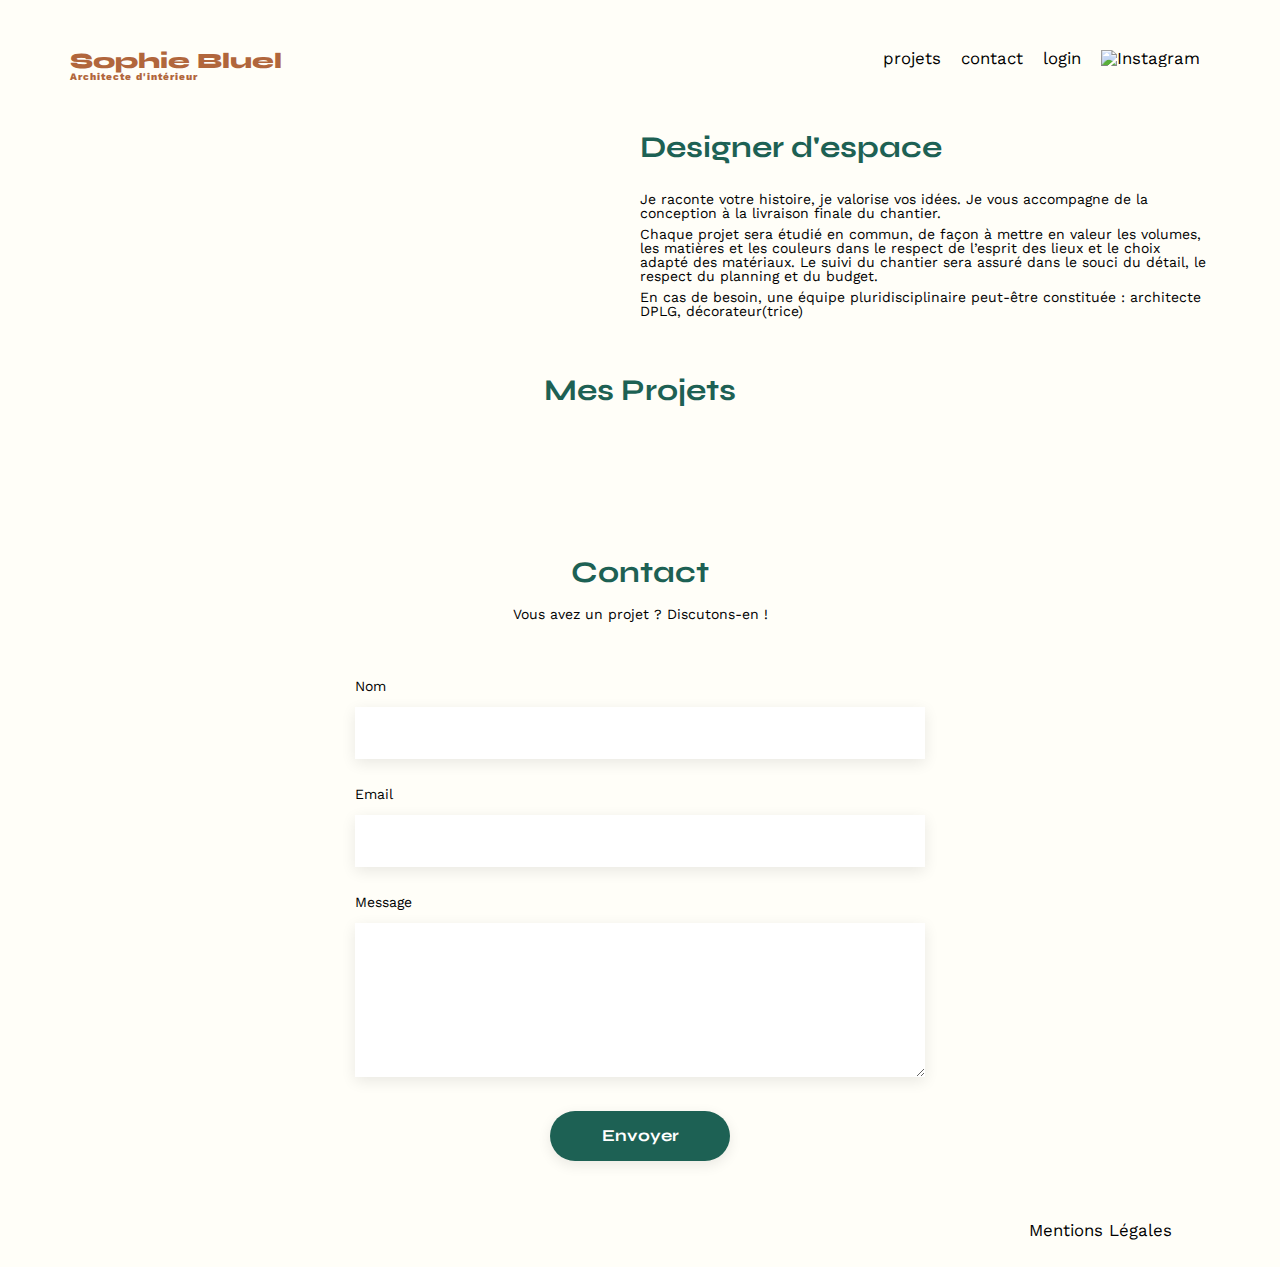
==== FrontEnd/index.html @ bcbb3cfd "add header links" ====
<!DOCTYPE html>
<html lang="fr">
<head>
	<meta charset="UTF-8">
	<title>Sophie Bluel - Architecte d'intérieur</title>
	<meta name="viewport" content="width=device-width, initial-scale=1.0">
	<link rel="preconnect" href="https://fonts.googleapis.com">
	<link rel="preconnect" href="https://fonts.gstatic.com" crossorigin>
	<link href="https://fonts.googleapis.com/css2?family=Syne:wght@700;800&family=Work+Sans&display=swap" rel="stylesheet">
	<meta name="description" content="">
	<link rel="stylesheet" href="./assets/style.css">
	<link rel="icon" href="favicon.ico" type="image/x-icon">
	<script src="./utils/variable.js"></script>
	<script type="module" src="./assets/projet.js"></script>
</head>
<body>
<header>
	<h1>Sophie Bluel <span>Architecte d'intérieur</span></h1>
	<nav>
		<ul>
			<li><a href="index.html">projets</li></a>
			<li><a href="#contact">contact</li></a>
			<li><a href="login.html">login</li></a>
			<li><img src="./assets/icons/instagram.png" alt="Instagram"></li>
		</ul>
	</nav>
</header>
<main>
	<section id="introduction">
		<figure>
			<img src="./assets/images/sophie-bluel.png" alt="">
		</figure>
		<article>
			<h2>Designer d'espace</h2>
			<p>Je raconte votre histoire, je valorise vos idées. Je vous accompagne de la conception à la livraison finale du chantier.</p>
			<p>Chaque projet sera étudié en commun, de façon à mettre en valeur les volumes, les matières et les couleurs dans le respect de l’esprit des lieux et le choix adapté des matériaux. Le suivi du chantier sera assuré dans le souci du détail, le respect du planning et du budget.</p>
			<p>En cas de besoin, une équipe pluridisciplinaire peut-être constituée : architecte DPLG, décorateur(trice)</p>
		</article>
	</section>
	<section id="portfolio">
		<h2>Mes Projets</h2>
		<div class="Btn-Filter"></div>
		<div class="gallery">
		</div>
	</section>
	<section id="contact">
		<h2>Contact</h2>
		<p>Vous avez un projet ? Discutons-en !</p>
		<form action="#" method="post">
			<label for="name">Nom</label>
			<input type="text" name="name" id="name">
			<label for="email">Email</label>
			<input type="email" name="email" id="email">
			<label for="message">Message</label>
			<textarea name="message" id="message" cols="30" rows="10"></textarea>
			<input type="submit" value="Envoyer">
		</form>
	</section>
</main>

<footer>
	<nav>
		<ul>
			<li>Mentions Légales</li>
		</ul>
	</nav>
</footer>
</body>
</html>
---- FrontEnd/assets/style.css ----
/* http://meyerweb.com/eric/tools/css/reset/
   v2.0 | 20110126
   License: none (public domain)
*/

html, body, div, span, applet, object, iframe,
h1, h2, h3, h4, h5, h6, p, blockquote, pre,
a, abbr, acronym, address, big, cite, code,
del, dfn, em, img, ins, kbd, q, s, samp,
small, strike, strong, sub, sup, tt, var,
b, u, i, center,
dl, dt, dd, ol, ul, li,
fieldset, form, label, legend,
table, caption, tbody, tfoot, thead, tr, th, td,
article, aside, canvas, details, embed,
figure, figcaption, footer, header, hgroup,
menu, nav, output, ruby, section, summary,
time, mark, audio, video {
	margin: 0;
	padding: 0;
	border: 0;
	font-size: 100%;
	font: inherit;
	vertical-align: baseline;
}
/* HTML5 display-role reset for older browsers */
article, aside, details, figcaption, figure,
footer, header, hgroup, menu, nav, section {
	display: block;
}
body {
	line-height: 1;
}
ol, ul {
	list-style: none;
}
blockquote, q {
	quotes: none;
}
blockquote:before, blockquote:after,
q:before, q:after {
	content: '';
	content: none;
}
table {
	border-collapse: collapse;
	border-spacing: 0;
}
/** end reset css**/
body {
	max-width: 1140px;
	margin:auto;
	font-family: 'Work Sans' ;
	font-size: 14px;
	background-color: #fffef8;
}
header {
	display: flex;
	justify-content: space-between;
	margin: 50px 0
}
section {
	margin: 50px 0
}

a {
	color: inherit;
    text-decoration: none;
}

h1{
	display: flex;
	flex-direction: column;
	font-family: 'Syne';
	font-size: 22px;
	font-weight: 800;
	color: #B1663C
}

h1 > span {
	font-family: 'Work Sans';
	font-size:10px;
	letter-spacing: 0.1em;
;
}

h2{
	font-family: 'Syne';
	font-weight: 700;
	font-size: 30px;
	color: #1D6154
}
nav ul {
	display: flex;
	align-items: center;
	list-style-type: none;

}
nav li {
	padding: 0 10px;
	font-size: 1.2em;
}

li:hover {
	color: #B1663C;
}
#introduction {
	display: flex;
	align-items: center;
}
#introduction figure {
	flex: 1
}
#introduction img {
	display: block;
	margin: auto;
	width: 80%;
}

#introduction article {
	flex: 1
}
#introduction h2 {
	margin-bottom: 1em;
}

#introduction p {
	margin-bottom: 0.5em;
}
#portfolio h2 {
	text-align: center;
	margin-bottom: 1em;
}
.Btn-Filter {
	display: flex;
	gap: 10px;
	justify-content: center;
	margin-bottom: 51px;
	margin-top: 51px;
}

.Btn-Filter button{
	border: #1D6154 1px solid;
	border-radius: 60px;
	color: #1D6154;
	font-size: 16px;
	font-weight: 700;
	background-color: #fffef8;
	padding: 10px;
	min-width: 100px;
	font-family: 'Syne';
}

.Btn-Filter button.clicked{
	color: white;
	background-color: #1D6154;
}
.gallery {
	width: 100%;
	display: grid;
	grid-template-columns: 1fr 1fr 1fr;
	grid-column-gap: 20px;
	grid-row-gap: 20px;
}

.gallery img {
	width: 100%;

}
#contact {
	width: 50%;
margin: auto;
}
#contact > * {
	text-align: center;

}
#contact h2{
	margin-bottom: 20px;
}
#contact form {
	text-align: left;
	margin-top:30px;
	display: flex;
	flex-direction: column;
}

#contact input {
	height: 50px;
	font-size: 1.2em;
	border: none;
	box-shadow: 0px 4px 14px rgba(0, 0, 0, 0.09);
}
#contact label {
	margin: 2em 0 1em 0;
}
#contact textarea {
	border: none;
	box-shadow: 0px 4px 14px rgba(0, 0, 0, 0.09);
}

input[type="submit"]{
	font-family: 'Syne';
	font-weight: 700;
	color: white;
	background-color: #1D6154;
	margin : 2em auto ;
	width: 180px;
	text-align: center;
	border-radius: 60px ;
}

footer nav ul {
	display: flex;
	justify-content: flex-end;
	margin: 2em
}
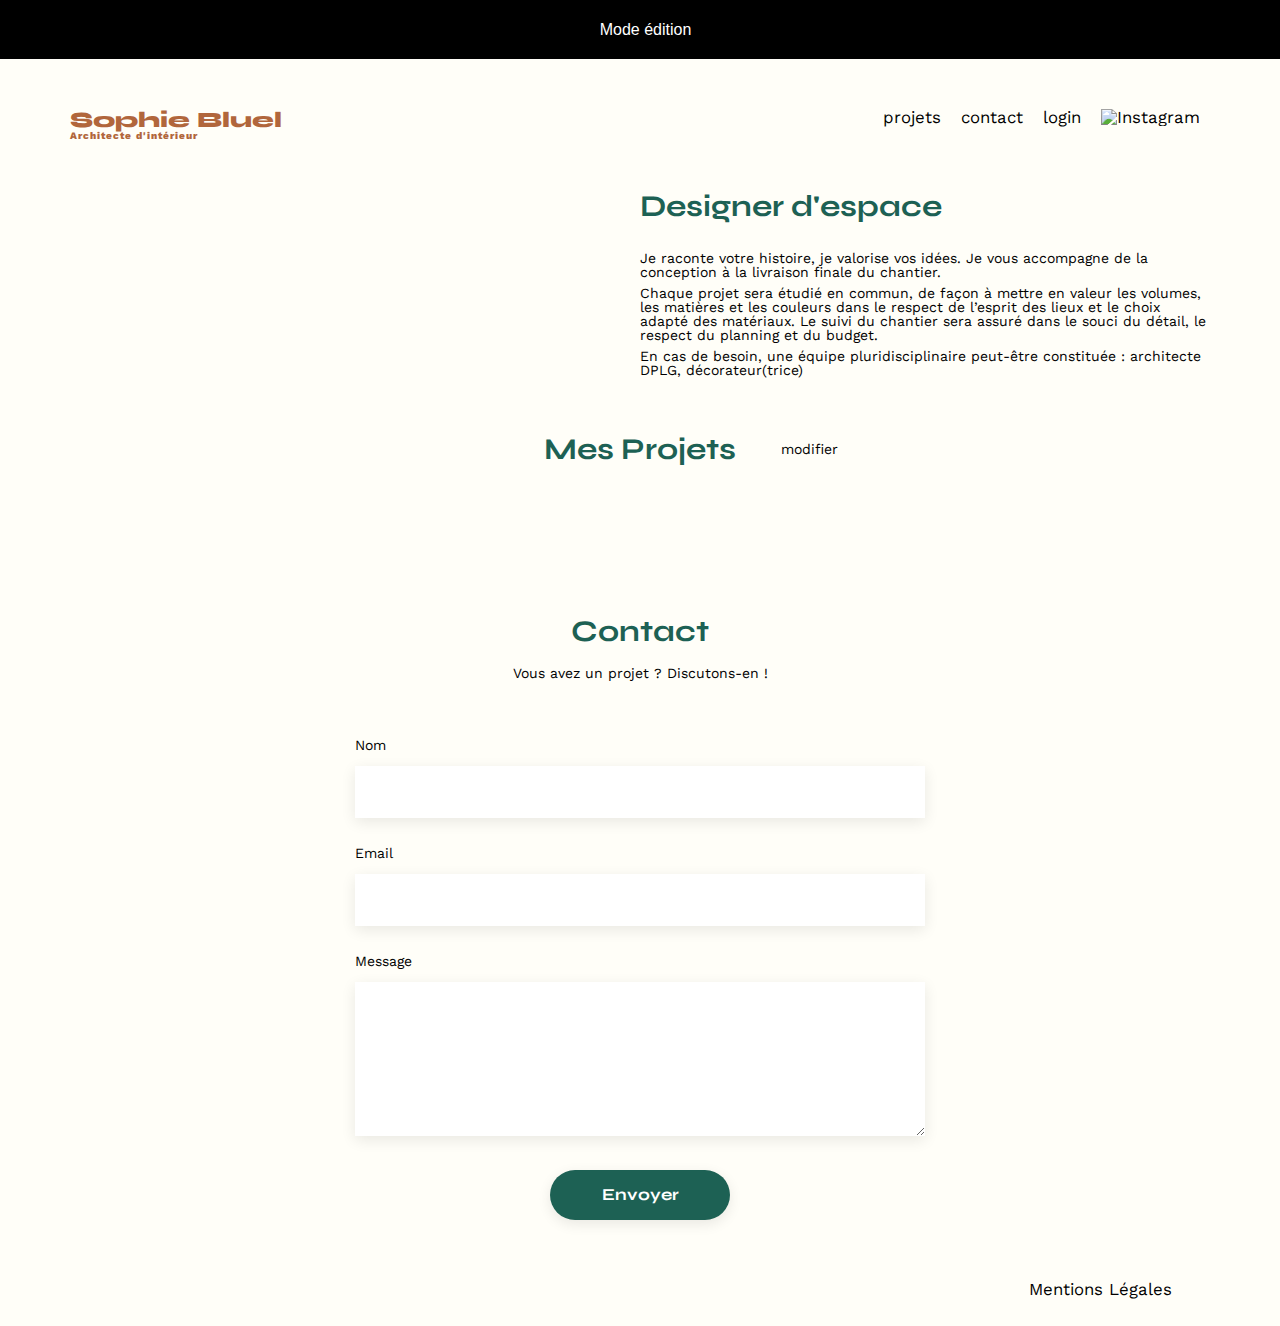
==== commit 6a368f3e: "add html css "admin-loged"" ====
--- a/FrontEnd/index.html
+++ b/FrontEnd/index.html
@@ -8,12 +8,19 @@
 	<link rel="preconnect" href="https://fonts.gstatic.com" crossorigin>
 	<link href="https://fonts.googleapis.com/css2?family=Syne:wght@700;800&family=Work+Sans&display=swap" rel="stylesheet">
 	<meta name="description" content="">
+	<script src="https://kit.fontawesome.com/e207d97dd2.js" crossorigin="anonymous"></script>
 	<link rel="stylesheet" href="./assets/style.css">
 	<link rel="icon" href="favicon.ico" type="image/x-icon">
 	<script src="./utils/variable.js"></script>
 	<script type="module" src="./assets/projet.js"></script>
 </head>
 <body>
+	<div class="edition-header" id="editionBanner">
+		<button id="editionOpenButton" class="edition-header_content">
+			<i class="far fa-pen-to-square"></i>
+			<p>Mode édition</p>
+		</button>
+	</div>
 <header>
 	<h1>Sophie Bluel <span>Architecte d'intérieur</span></h1>
 	<nav>
@@ -38,7 +45,14 @@
 		</article>
 	</section>
 	<section id="portfolio">
-		<h2>Mes Projets</h2>
+		<div class="title-MesProjets">
+			<h2>Mes Projets</h2>
+			<button id="projectModificationButton">
+				<i class="fa-regular fa-pen-to-square"></i>
+				<span>modifier</span>
+			</button>
+			</div>
+		</div>
 		<div class="Btn-Filter"></div>
 		<div class="gallery">
 		</div>
@@ -56,6 +70,7 @@
 			<input type="submit" value="Envoyer">
 		</form>
 	</section>
+	<aside id="modalProjectModification"></aside>
 </main>
 
 <footer>
--- a/FrontEnd/assets/style.css
+++ b/FrontEnd/assets/style.css
@@ -48,16 +48,40 @@
 }
 /** end reset css**/
 body {
-	max-width: 1140px;
 	margin:auto;
 	font-family: 'Work Sans' ;
 	font-size: 14px;
 	background-color: #fffef8;
 }
-header {
+body header,
+body main,
+body footer{
+	max-width: 1140px;
+	margin: auto;
+}
+.edition-header {
+	background-color: #000;
+	height: 59px;
+	width: 100%;
+	display: flex;
+	align-items: center;
+	justify-content: center;
+}
+.edition-header_content {
+	background-color: transparent;
+	border: none;
+	cursor: pointer;
+	color: white;
+	display: flex;
+	gap: 11px;
+	font-size: 16px;
+}
+
+body header {
 	display: flex;
 	justify-content: space-between;
-	margin: 50px 0
+	margin-top: 50px;
+	margin-bottom: 50px;
 }
 section {
 	margin: 50px 0
@@ -127,10 +151,41 @@
 #introduction p {
 	margin-bottom: 0.5em;
 }
+
+.title-MesProjets {
+	position: relative;
+	width: fit-content;
+	margin: auto;
+}
+
 #portfolio h2 {
 	text-align: center;
 	margin-bottom: 1em;
 }
+
+#projectModificationButton {
+	display: flex;
+	align-items: center;
+	width: fit-content;
+	background-color: transparent;
+	border: none;
+	cursor: pointer;
+	color: #000;
+	gap: 8px;
+	font-weight: 400;
+	font-family: "Work Sans", sans-serif;
+	font-size: 14px;
+	position: absolute;
+	left: calc(100% + 31px);
+	top: 50%;
+	transform: translateY(-50%);
+  }
+
+.edition-admin {
+	display: flex;
+	gap: 10px;
+}
+
 .Btn-Filter {
 	display: flex;
 	gap: 10px;
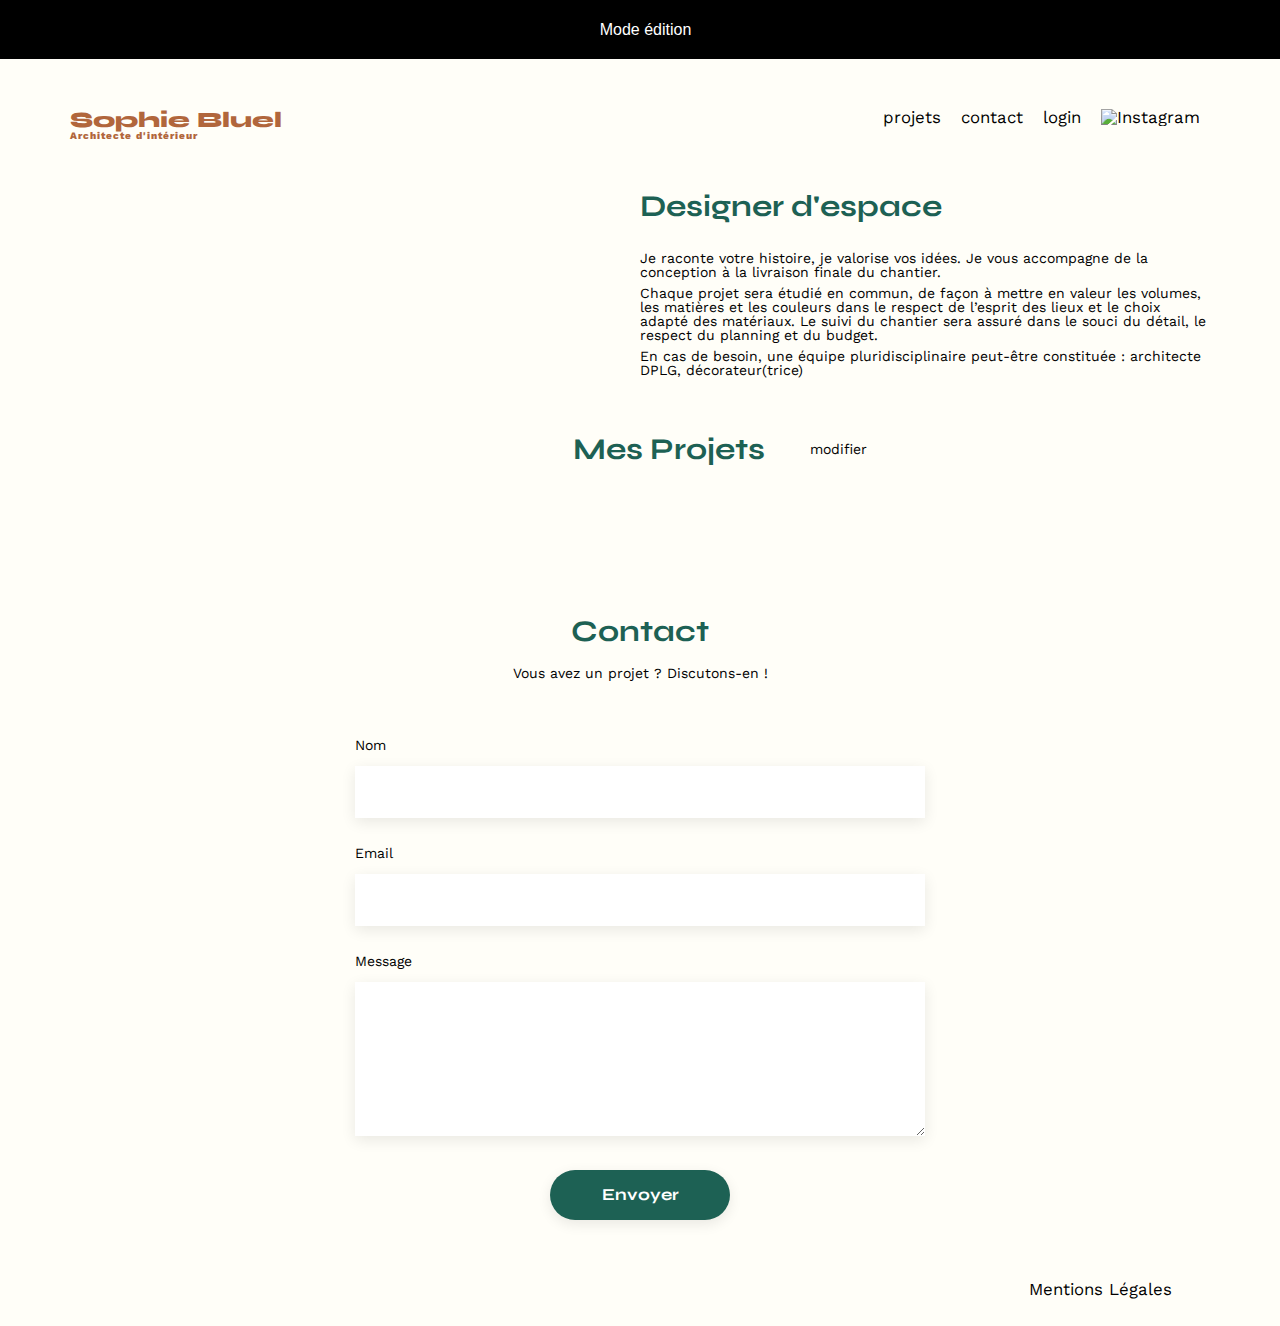
==== commit 66d06664: "create Modals and function deleteWorks" ====
--- a/FrontEnd/index.html
+++ b/FrontEnd/index.html
@@ -11,7 +11,6 @@
 	<script src="https://kit.fontawesome.com/e207d97dd2.js" crossorigin="anonymous"></script>
 	<link rel="stylesheet" href="./assets/style.css">
 	<link rel="icon" href="favicon.ico" type="image/x-icon">
-	<script src="./utils/variable.js"></script>
 	<script type="module" src="./assets/projet.js"></script>
 </head>
 <body>
@@ -70,7 +69,17 @@
 			<input type="submit" value="Envoyer">
 		</form>
 	</section>
-	<aside id="modalProjectModification"></aside>
+	<aside id="modalProjectModification">
+		<div class="modal-content">
+			<span class="close-modal">&times;</span>
+			<h3>Galerie photo</h3>
+			<div class="modal-gallery">
+
+			</div>
+			<div class="line"></div>
+			<button class="button-addWorks">Ajouter une photo</button>
+		</div>
+	</aside>
 </main>
 
 <footer>
--- a/FrontEnd/assets/style.css
+++ b/FrontEnd/assets/style.css
@@ -158,6 +158,10 @@
 	margin: auto;
 }
 
+#portfolio {
+	padding-left: 58px;
+}
+
 #portfolio h2 {
 	text-align: center;
 	margin-bottom: 1em;
@@ -235,7 +239,7 @@
 }
 #contact form {
 	text-align: left;
-	margin-top:30px;
+	margin-top: 30px;
 	display: flex;
 	flex-direction: column;
 }
@@ -269,4 +273,109 @@
 	display: flex;
 	justify-content: flex-end;
 	margin: 2em
+}
+
+#modalProjectModification {
+	display: none; 
+	position: fixed; 
+	z-index: 1; 
+	left: 0;
+	top: 0;
+	width: 100%;
+	height: 100%;
+	background-color: rgba(0, 0, 0, 0.3);
+}
+
+.modal-content {
+	background-color: #fff;
+	margin: 15% auto; 
+	padding: 0 105px;
+	max-width: 548px; 
+	height: 772px; 
+	position: relative;
+	border-radius: 10px;
+    display: flex;
+    flex-direction: column;
+    align-items: center;
+}
+
+.close-modal {
+    position: absolute;
+    top: 32px;
+    right: 36px;
+    font-size: 24px;
+    display: flex;
+    justify-content: center;
+    cursor: pointer;
+}
+
+.modal-content h3 {
+	font-family: 'Work Sans';
+	font-weight: 400;
+	font-size: 26px;
+	margin-top: 60px;
+}
+
+.modal-gallery {
+	display: grid;
+	grid-template-columns: repeat(5, 78px);
+	justify-content: center;
+	margin-top: 48px;
+	gap: 6px;
+    row-gap: 25px;
+}
+
+.image-container {
+	position: relative;
+	min-width: 40px;
+	min-height: 66px;
+	width: 100%;
+	max-width: 78px;
+	max-height: 104px;
+	overflow: hidden;
+}
+
+.image-container img{
+	width: 100%;
+    height: 100%;
+    object-fit: cover;
+}
+
+.btn-delete {
+	position: absolute;
+	top: 6px;
+	right: 6px;
+	width: 17px;
+	height: 17px;
+	display: flex;
+	justify-content: center;
+	align-items: center;
+	background-color: #000;
+	border: none;
+	cursor: pointer;
+}
+
+.trash-icon {
+	color: #fff;
+	font-size: 9px;
+}
+
+.line {
+	border: solid 1px #b3b3b3;
+	width: 420px;
+	position: absolute;
+	bottom: 119px;
+}
+
+.button-addWorks {
+	border-radius: 60px;
+	background-color: #1D6154;
+	color: #fff;
+	font-size: 14px;
+	font-family: 'Syne';
+	font-weight: 700;
+	padding: 10px 49px;
+	border: transparent;
+	position: absolute;
+	bottom: 45px;
 }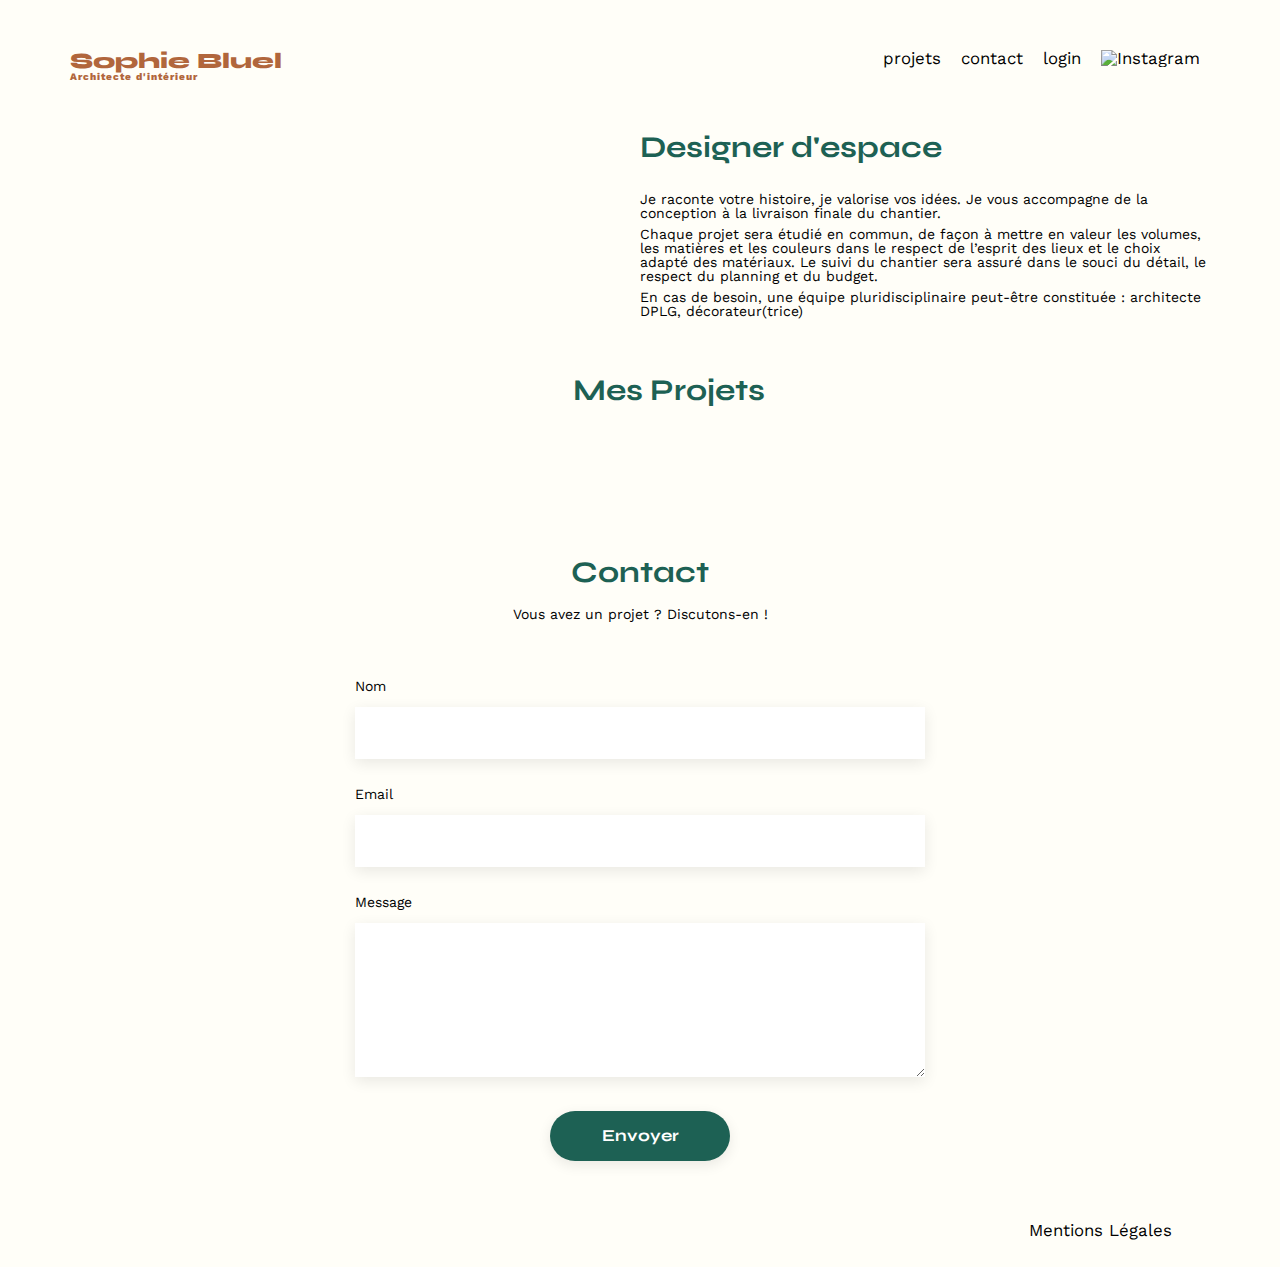
==== commit aab03f12: "in process function addWorks" ====
--- a/FrontEnd/index.html
+++ b/FrontEnd/index.html
@@ -26,7 +26,7 @@
 		<ul>
 			<li><a href="index.html">projets</li></a>
 			<li><a href="#contact">contact</li></a>
-			<li><a href="login.html">login</li></a>
+			<li><a href="#" class="loginLink">login</li></a>
 			<li><img src="./assets/icons/instagram.png" alt="Instagram"></li>
 		</ul>
 	</nav>
@@ -52,7 +52,7 @@
 			</button>
 			</div>
 		</div>
-		<div class="Btn-Filter"></div>
+		<div class="Btn-Filter" id="btnFilter"></div>
 		<div class="gallery">
 		</div>
 	</section>
@@ -80,6 +80,34 @@
 			<button class="button-addWorks">Ajouter une photo</button>
 		</div>
 	</aside>
+	<aside id="modalAddProject">
+		<div class="modal-content">
+			<i class="fas fa-arrow-left back-icon"></i>
+			<span class="close-modal">&times;</span>
+			<h3>Ajout photo</h3>
+			<form id="addProject">
+				<div class="image-form-group">
+					<i class="fa-regular fa-image"></i>
+					<button>
+						<label for="image">+ Ajouter photo</label>
+						<input type="file" id="image" name="image" accept="image/*" required>
+					</button>
+					<p>jpg, png : 4mo max</p>
+				</div>
+				<div class="form-group">
+					<label for="title">Titre</label>
+					<input type="text" id="title" name="title" required>
+				</div>
+				<div class="form-group">
+					<label for="category">Catégorie</label>
+					<select name="category" id="category"required></select>
+				</div>
+				<button type="submit" class="btn-valid" disabled>Valider</button>
+			</form>
+			<div class="line"></div>
+		</div>
+		
+	</aside>
 </main>
 
 <footer>
--- a/FrontEnd/assets/style.css
+++ b/FrontEnd/assets/style.css
@@ -63,7 +63,7 @@
 	background-color: #000;
 	height: 59px;
 	width: 100%;
-	display: flex;
+	display: none;
 	align-items: center;
 	justify-content: center;
 }
@@ -168,7 +168,7 @@
 }
 
 #projectModificationButton {
-	display: flex;
+	display: none;
 	align-items: center;
 	width: fit-content;
 	background-color: transparent;
@@ -275,7 +275,8 @@
 	margin: 2em
 }
 
-#modalProjectModification {
+#modalProjectModification,
+#modalAddProject {
 	display: none; 
 	position: fixed; 
 	z-index: 1; 
@@ -290,8 +291,8 @@
 	background-color: #fff;
 	margin: 15% auto; 
 	padding: 0 105px;
-	max-width: 548px; 
-	height: 772px; 
+	max-width: 420px; 
+	height: 688px; 
 	position: relative;
 	border-radius: 10px;
     display: flex;
@@ -301,9 +302,9 @@
 
 .close-modal {
     position: absolute;
-    top: 32px;
-    right: 36px;
-    font-size: 24px;
+    top: 24px;
+    right: 30px;
+    font-size: 30px;
     display: flex;
     justify-content: center;
     cursor: pointer;
@@ -378,4 +379,109 @@
 	border: transparent;
 	position: absolute;
 	bottom: 45px;
+}
+
+.back-icon {
+	position: absolute;
+    top: 26px;
+    left: 30px;
+    font-size: 24px;
+    display: flex;
+    justify-content: center;
+    cursor: pointer;
+}
+
+#addProject {
+	width: 100%;
+	margin-top: 36px;
+}
+
+.form-group {
+	display: flex;
+	flex-direction: column;
+	gap: 10px;
+	font-size: 14px;
+	font-weight: 500;
+	color: #3d3d3d;
+	margin-top: 21px;
+}
+
+.image-form-group {
+	display: flex;
+	flex-direction: column;
+	background-color: #E8F1F6;
+	height: 169px;
+	text-align: center;
+	margin-bottom: 30px;
+}
+
+.image-form-group i{
+	font-size: 66px;
+	color: #B9C5CC;
+	margin-top: 22.5px;
+}
+
+.image-form-group button{
+	border-radius: 60px;
+	padding: 10px 33px;
+	background-color: #CBD6DC;
+	margin: auto;
+	cursor: pointer;
+	border: none;
+	max-width: 173px;
+	max-height: 36px;
+	margin-top: 12px;
+	margin-bottom: 8px;
+}
+
+.image-form-group label{
+	z-index: 1;
+	color: #306685;
+	cursor: pointer;
+}
+
+.image-form-group input{
+	z-index: 0;
+	opacity: 0;
+}
+
+.image-form-group p{
+	font-size: 10px;
+	font-weight: 400;
+	color: #444444;
+}
+
+.form-group input[type="text"],
+.form-group select{
+	height: 51px;
+	box-shadow: 0px 4px 14px 0px rgba(0, 0, 0, 0.09);
+	border: none;
+	outline: none;
+	background: #fff;
+	font-size: 14px;
+	padding-left: 16px;
+	color: #444444;
+	font-weight: 400;
+}
+
+.btn-valid {
+	border-radius: 60px;
+	width: 237px;
+	padding: 10px 49px;
+	color: #fff;
+	font-size: 14px;
+	font-family: 'Syne';
+	font-weight: 700;
+	border: transparent;
+	position: absolute;
+	bottom: 55px;
+	left: 195px;
+}
+
+.btn-valid:disabled {
+	background-color: #A7A7A7;
+}
+
+.btn-valid .enabled {
+	background-color: #1D6154 !important;
 }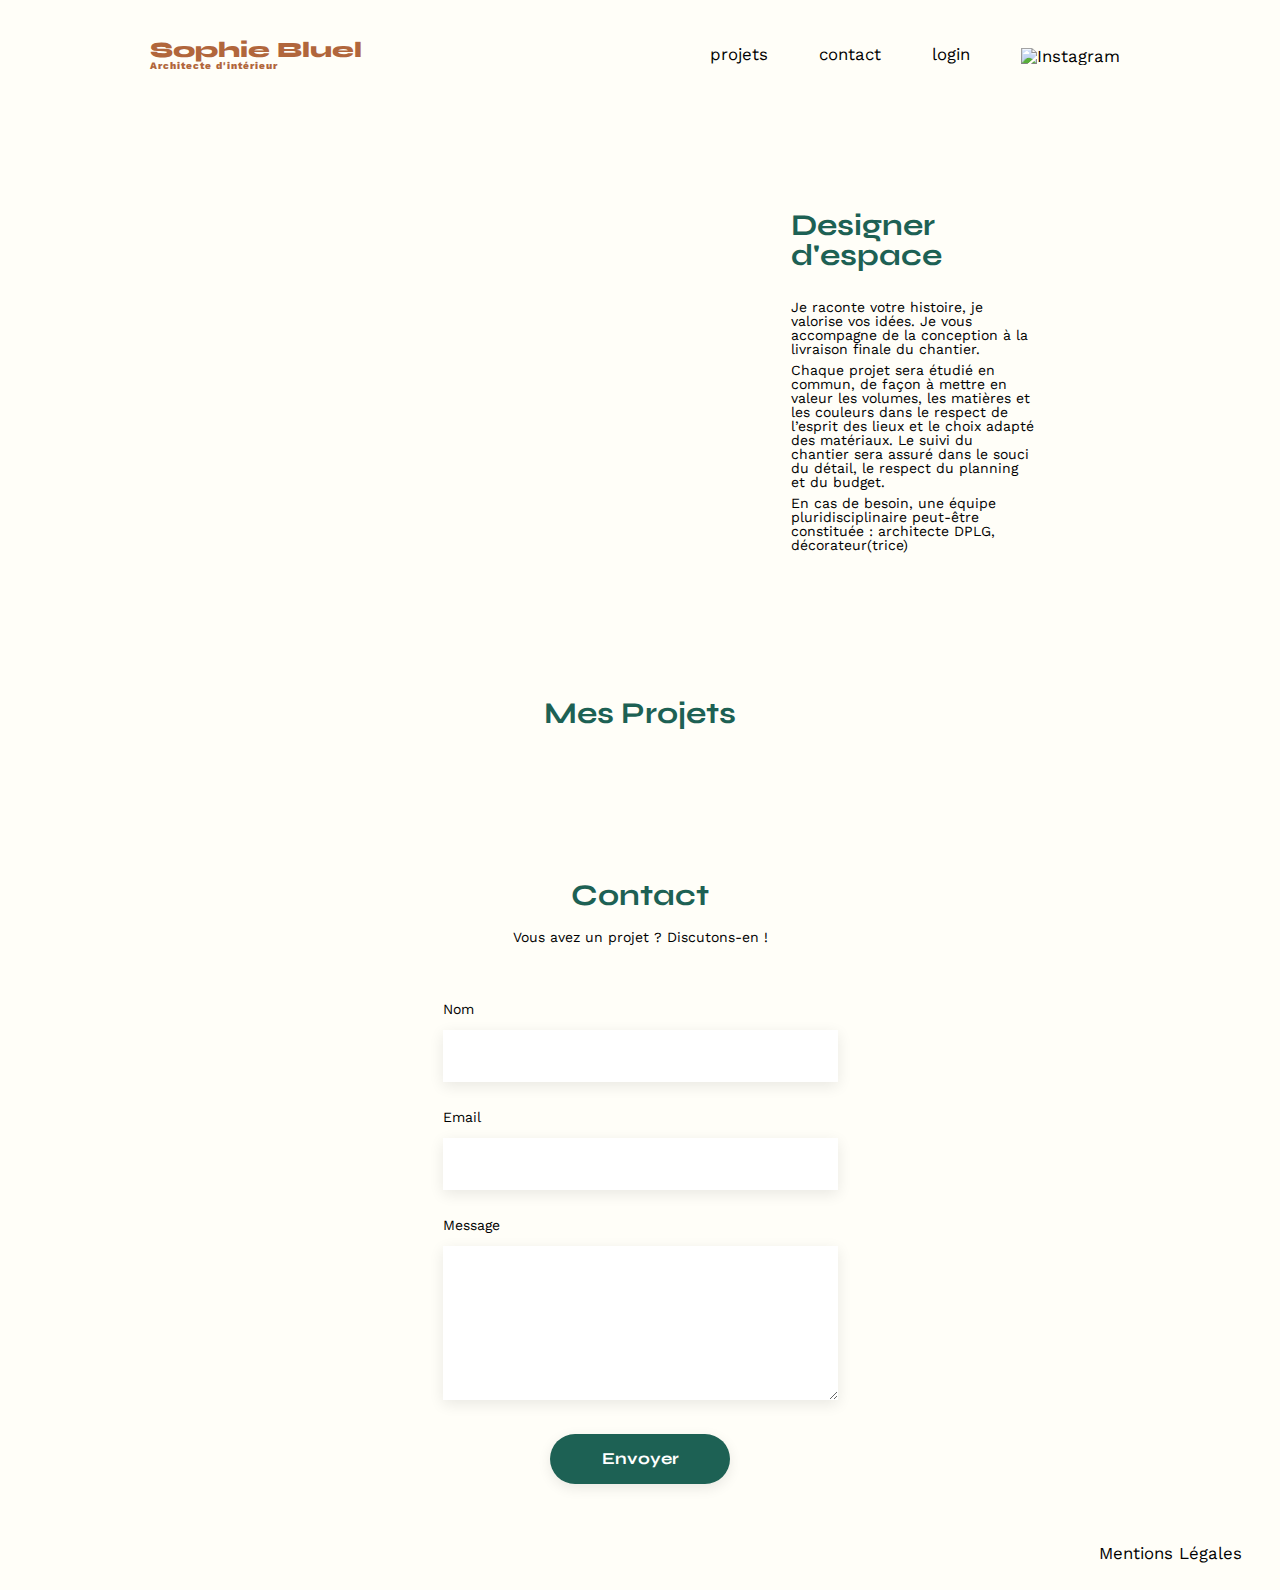
==== commit 78da3732: "clear code anc adjust css" ====
--- a/FrontEnd/index.html
+++ b/FrontEnd/index.html
@@ -1,121 +1,144 @@
 <!DOCTYPE html>
 <html lang="fr">
-<head>
-	<meta charset="UTF-8">
-	<title>Sophie Bluel - Architecte d'intérieur</title>
-	<meta name="viewport" content="width=device-width, initial-scale=1.0">
-	<link rel="preconnect" href="https://fonts.googleapis.com">
-	<link rel="preconnect" href="https://fonts.gstatic.com" crossorigin>
-	<link href="https://fonts.googleapis.com/css2?family=Syne:wght@700;800&family=Work+Sans&display=swap" rel="stylesheet">
-	<meta name="description" content="">
-	<script src="https://kit.fontawesome.com/e207d97dd2.js" crossorigin="anonymous"></script>
-	<link rel="stylesheet" href="./assets/style.css">
-	<link rel="icon" href="favicon.ico" type="image/x-icon">
-	<script type="module" src="./assets/projet.js"></script>
-</head>
-<body>
-	<div class="edition-header" id="editionBanner">
-		<button id="editionOpenButton" class="edition-header_content">
-			<i class="far fa-pen-to-square"></i>
-			<p>Mode édition</p>
-		</button>
-	</div>
-<header>
-	<h1>Sophie Bluel <span>Architecte d'intérieur</span></h1>
-	<nav>
-		<ul>
-			<li><a href="index.html">projets</li></a>
-			<li><a href="#contact">contact</li></a>
-			<li><a href="#" class="loginLink">login</li></a>
-			<li><img src="./assets/icons/instagram.png" alt="Instagram"></li>
-		</ul>
-	</nav>
-</header>
-<main>
-	<section id="introduction">
-		<figure>
-			<img src="./assets/images/sophie-bluel.png" alt="">
-		</figure>
-		<article>
-			<h2>Designer d'espace</h2>
-			<p>Je raconte votre histoire, je valorise vos idées. Je vous accompagne de la conception à la livraison finale du chantier.</p>
-			<p>Chaque projet sera étudié en commun, de façon à mettre en valeur les volumes, les matières et les couleurs dans le respect de l’esprit des lieux et le choix adapté des matériaux. Le suivi du chantier sera assuré dans le souci du détail, le respect du planning et du budget.</p>
-			<p>En cas de besoin, une équipe pluridisciplinaire peut-être constituée : architecte DPLG, décorateur(trice)</p>
-		</article>
-	</section>
-	<section id="portfolio">
-		<div class="title-MesProjets">
-			<h2>Mes Projets</h2>
-			<button id="projectModificationButton">
-				<i class="fa-regular fa-pen-to-square"></i>
-				<span>modifier</span>
-			</button>
-			</div>
-		</div>
-		<div class="Btn-Filter" id="btnFilter"></div>
-		<div class="gallery">
-		</div>
-	</section>
-	<section id="contact">
-		<h2>Contact</h2>
-		<p>Vous avez un projet ? Discutons-en !</p>
-		<form action="#" method="post">
-			<label for="name">Nom</label>
-			<input type="text" name="name" id="name">
-			<label for="email">Email</label>
-			<input type="email" name="email" id="email">
-			<label for="message">Message</label>
-			<textarea name="message" id="message" cols="30" rows="10"></textarea>
-			<input type="submit" value="Envoyer">
-		</form>
-	</section>
-	<aside id="modalProjectModification">
-		<div class="modal-content">
-			<span class="close-modal">&times;</span>
-			<h3>Galerie photo</h3>
-			<div class="modal-gallery">
+  <head>
+    <meta charset="UTF-8" />
+    <title>Sophie Bluel - Architecte d'intérieur</title>
+    <meta name="viewport" content="width=device-width, initial-scale=1.0" />
+    <link rel="preconnect" href="https://fonts.googleapis.com" />
+    <link rel="preconnect" href="https://fonts.gstatic.com" crossorigin />
+    <link
+      href="https://fonts.googleapis.com/css2?family=Syne:wght@700;800&family=Work+Sans&display=swap"
+      rel="stylesheet"
+    />
+    <meta name="description" content="" />
+    <script
+      src="https://kit.fontawesome.com/e207d97dd2.js"
+      crossorigin="anonymous"
+    ></script>
+    <link rel="stylesheet" href="./assets/style.css" />
+    <link rel="icon" href="favicon.ico" type="image/x-icon" />
+    <script type="module" src="./assets/projet.js"></script>
+  </head>
+  <body>
+    <div class="edition-header" id="editionBanner">
+      <button id="editionOpenButton" class="edition-header_content">
+        <i class="far fa-pen-to-square"></i>
+        <span>Mode édition</span>
+      </button>
+    </div>
+    <header>
+      <h1>Sophie Bluel <span>Architecte d'intérieur</span></h1>
+      <nav>
+        <ul>
+          <li><a href="index.html">projets</a></li>
+          <li><a href="#contact">contact</a></li>
+          <li><a href="#" class="loginLink">login</a></li>
+          <li>
+            <img src="./assets/icons/instagram.png" alt="Instagram" />
+          </li>
+        </ul>
+      </nav>
+    </header>
+    <main>
+      <section id="introduction">
+        <figure>
+          <img src="./assets/images/sophie-bluel.png" alt="" />
+        </figure>
+        <article>
+          <h2>Designer d'espace</h2>
+          <p>
+            Je raconte votre histoire, je valorise vos idées. Je vous accompagne
+            de la conception à la livraison finale du chantier.
+          </p>
+          <p>
+            Chaque projet sera étudié en commun, de façon à mettre en valeur les
+            volumes, les matières et les couleurs dans le respect de l’esprit
+            des lieux et le choix adapté des matériaux. Le suivi du chantier
+            sera assuré dans le souci du détail, le respect du planning et du
+            budget.
+          </p>
+          <p>
+            En cas de besoin, une équipe pluridisciplinaire peut-être constituée
+            : architecte DPLG, décorateur(trice)
+          </p>
+        </article>
+      </section>
+      <section id="portfolio">
+        <div class="title-MesProjets">
+          <h2>Mes Projets</h2>
+          <button id="projectModificationButton">
+            <i class="fa-regular fa-pen-to-square"></i>
+            <span>modifier</span>
+          </button>
+        </div>
+        <div class="Btn-Filter" id="btnFilter"></div>
+        <div class="gallery"></div>
+      </section>
+      <section id="contact">
+        <h2>Contact</h2>
+        <p>Vous avez un projet ? Discutons-en !</p>
+        <form action="#" method="post">
+          <label for="name">Nom</label>
+          <input type="text" name="name" id="name" />
+          <label for="email">Email</label>
+          <input type="email" name="email" id="email" />
+          <label for="message">Message</label>
+          <textarea name="message" id="message" cols="30" rows="10"></textarea>
+          <input type="submit" value="Envoyer" />
+        </form>
+      </section>
+      <aside id="modalProjectModification">
+        <div class="modal-content">
+          <span class="close-modal">&times;</span>
+          <h3>Galerie photo</h3>
+          <div class="modal-gallery"></div>
+          <div class="line"></div>
+          <button class="button-addWorks">Ajouter une photo</button>
+        </div>
+      </aside>
+      <aside id="modalAddProject">
+        <div class="modal-content">
+          <i class="fas fa-arrow-left back-icon"></i>
+          <span class="close-modal2">&times;</span>
+          <h3>Ajout photo</h3>
+          <form id="addProject" enctype="multipart/form-data">
+            <div class="image-form-group">
+              <div class="image-afficher">
+                <i class="fa-regular fa-image"></i>
+              </div>
+              <div class="upload-file-trigger">
+                <label for="image">+ Ajouter photo </label>
+                <input
+                  type="file"
+                  id="image"
+                  name="image"
+                  accept="image/png, image/jpeg"
+                  required
+                />
+              </div>
+              <p>jpg, png : 4mo max</p>
+            </div>
+            <div class="form-group">
+              <label for="title">Titre</label>
+              <input type="text" id="title" name="title" required />
+            </div>
+            <div class="form-group">
+              <label for="category">Catégorie</label>
+              <select name="category" id="category"></select>
+            </div>
+            <button type="submit" class="btn-valid" disabled>Valider</button>
+          </form>
+          <div class="line"></div>
+        </div>
+      </aside>
+    </main>
 
-			</div>
-			<div class="line"></div>
-			<button class="button-addWorks">Ajouter une photo</button>
-		</div>
-	</aside>
-	<aside id="modalAddProject">
-		<div class="modal-content">
-			<i class="fas fa-arrow-left back-icon"></i>
-			<span class="close-modal">&times;</span>
-			<h3>Ajout photo</h3>
-			<form id="addProject">
-				<div class="image-form-group">
-					<i class="fa-regular fa-image"></i>
-					<button>
-						<label for="image">+ Ajouter photo</label>
-						<input type="file" id="image" name="image" accept="image/*" required>
-					</button>
-					<p>jpg, png : 4mo max</p>
-				</div>
-				<div class="form-group">
-					<label for="title">Titre</label>
-					<input type="text" id="title" name="title" required>
-				</div>
-				<div class="form-group">
-					<label for="category">Catégorie</label>
-					<select name="category" id="category"required></select>
-				</div>
-				<button type="submit" class="btn-valid" disabled>Valider</button>
-			</form>
-			<div class="line"></div>
-		</div>
-		
-	</aside>
-</main>
-
-<footer>
-	<nav>
-		<ul>
-			<li>Mentions Légales</li>
-		</ul>
-	</nav>
-</footer>
-</body>
+    <footer>
+      <nav>
+        <ul>
+          <li>Mentions Légales</li>
+        </ul>
+      </nav>
+    </footer>
+  </body>
 </html>
--- a/FrontEnd/assets/style.css
+++ b/FrontEnd/assets/style.css
@@ -1,487 +1,582 @@
+* {
+  scroll-behavior: smooth;
+}
+
 /* http://meyerweb.com/eric/tools/css/reset/
    v2.0 | 20110126
    License: none (public domain)
 */
 
-html, body, div, span, applet, object, iframe,
-h1, h2, h3, h4, h5, h6, p, blockquote, pre,
-a, abbr, acronym, address, big, cite, code,
-del, dfn, em, img, ins, kbd, q, s, samp,
-small, strike, strong, sub, sup, tt, var,
-b, u, i, center,
-dl, dt, dd, ol, ul, li,
-fieldset, form, label, legend,
-table, caption, tbody, tfoot, thead, tr, th, td,
-article, aside, canvas, details, embed,
-figure, figcaption, footer, header, hgroup,
-menu, nav, output, ruby, section, summary,
-time, mark, audio, video {
-	margin: 0;
-	padding: 0;
-	border: 0;
-	font-size: 100%;
-	font: inherit;
-	vertical-align: baseline;
+html,
+body,
+div,
+span,
+applet,
+object,
+iframe,
+h1,
+h2,
+h3,
+h4,
+h5,
+h6,
+p,
+blockquote,
+pre,
+a,
+abbr,
+acronym,
+address,
+big,
+cite,
+code,
+del,
+dfn,
+em,
+img,
+ins,
+kbd,
+q,
+s,
+samp,
+small,
+strike,
+strong,
+sub,
+sup,
+tt,
+var,
+b,
+u,
+i,
+center,
+dl,
+dt,
+dd,
+ol,
+ul,
+li,
+fieldset,
+form,
+label,
+legend,
+table,
+caption,
+tbody,
+tfoot,
+thead,
+tr,
+th,
+td,
+article,
+aside,
+canvas,
+details,
+embed,
+figure,
+figcaption,
+footer,
+header,
+hgroup,
+menu,
+nav,
+output,
+ruby,
+section,
+summary,
+time,
+mark,
+audio,
+video {
+  margin: 0;
+  padding: 0;
+  border: 0;
+  font-size: 100%;
+  font: inherit;
+  vertical-align: baseline;
 }
 /* HTML5 display-role reset for older browsers */
-article, aside, details, figcaption, figure,
-footer, header, hgroup, menu, nav, section {
-	display: block;
+article,
+aside,
+details,
+figcaption,
+figure,
+footer,
+header,
+hgroup,
+menu,
+nav,
+section {
+  display: block;
 }
 body {
-	line-height: 1;
-}
-ol, ul {
-	list-style: none;
-}
-blockquote, q {
-	quotes: none;
-}
-blockquote:before, blockquote:after,
-q:before, q:after {
-	content: '';
-	content: none;
+  line-height: 1;
+}
+ol,
+ul {
+  list-style: none;
+}
+blockquote,
+q {
+  quotes: none;
+}
+blockquote:before,
+blockquote:after,
+q:before,
+q:after {
+  content: "";
+  content: none;
 }
 table {
-	border-collapse: collapse;
-	border-spacing: 0;
+  border-collapse: collapse;
+  border-spacing: 0;
 }
 /** end reset css**/
 body {
-	margin:auto;
-	font-family: 'Work Sans' ;
-	font-size: 14px;
-	background-color: #fffef8;
+  margin: auto;
+  font-family: "Work Sans";
+  font-size: 14px;
+  background-color: #fffef8;
 }
 body header,
 body main,
-body footer{
-	max-width: 1140px;
-	margin: auto;
+body footer {
+  max-width: 1440px;
+  margin: auto;
+}
+body main {
+  padding: 0 245px;
 }
 .edition-header {
-	background-color: #000;
-	height: 59px;
-	width: 100%;
-	display: none;
-	align-items: center;
-	justify-content: center;
+  background-color: #000;
+  height: 59px;
+  width: 100%;
+  display: none;
+  align-items: center;
+  justify-content: center;
 }
 .edition-header_content {
-	background-color: transparent;
-	border: none;
-	cursor: pointer;
-	color: white;
-	display: flex;
-	gap: 11px;
-	font-size: 16px;
+  background-color: transparent;
+  border: none;
+  cursor: pointer;
+  color: white;
+  display: flex;
+  gap: 11px;
+  font-size: 16px;
 }
 
 body header {
-	display: flex;
-	justify-content: space-between;
-	margin-top: 50px;
-	margin-bottom: 50px;
-}
+  display: flex;
+  justify-content: space-between;
+  padding: 39px 150px 0 150px;
+}
+
 section {
-	margin: 50px 0
+  margin: 50px 0;
 }
 
 a {
-	color: inherit;
-    text-decoration: none;
-}
-
-h1{
-	display: flex;
-	flex-direction: column;
-	font-family: 'Syne';
-	font-size: 22px;
-	font-weight: 800;
-	color: #B1663C
+  color: inherit;
+  text-decoration: none;
+}
+
+h1 {
+  display: flex;
+  flex-direction: column;
+  font-family: "Syne";
+  font-size: 22px;
+  font-weight: 800;
+  color: #b1663c;
 }
 
 h1 > span {
-	font-family: 'Work Sans';
-	font-size:10px;
-	letter-spacing: 0.1em;
-;
-}
-
-h2{
-	font-family: 'Syne';
-	font-weight: 700;
-	font-size: 30px;
-	color: #1D6154
+  font-family: "Work Sans";
+  font-size: 10px;
+  letter-spacing: 0.1em;
+}
+
+h2 {
+  font-family: "Syne";
+  font-weight: 700;
+  font-size: 30px;
+  color: #1d6154;
 }
 nav ul {
-	display: flex;
-	align-items: center;
-	list-style-type: none;
-
+  display: flex;
+  align-items: center;
+  list-style-type: none;
+  gap: 31px;
+  margin-top: 5px;
 }
 nav li {
-	padding: 0 10px;
-	font-size: 1.2em;
+  padding: 0 10px;
+  font-size: 1.2em;
+}
+
+nav img {
+  height: 19px;
+  margin-top: 4px;
 }
 
 li:hover {
-	color: #B1663C;
+  color: #b1663c;
 }
 #introduction {
-	display: flex;
-	align-items: center;
+  display: flex;
+  gap: 72px;
+  align-items: center;
+  padding: 89px 0;
 }
 #introduction figure {
-	flex: 1
+  flex: 1;
 }
 #introduction img {
-	display: block;
-	margin: auto;
-	width: 80%;
+  display: block;
+  margin: auto;
+  width: 474px;
 }
 
 #introduction article {
-	flex: 1
+  flex: 1;
 }
 #introduction h2 {
-	margin-bottom: 1em;
+  margin-bottom: 1em;
 }
 
 #introduction p {
-	margin-bottom: 0.5em;
+  margin-bottom: 0.5em;
 }
 
 .title-MesProjets {
-	position: relative;
-	width: fit-content;
-	margin: auto;
-}
-
-#portfolio {
-	padding-left: 58px;
+  position: relative;
+  width: fit-content;
+  margin: auto;
 }
 
 #portfolio h2 {
-	text-align: center;
-	margin-bottom: 1em;
+  text-align: center;
+  margin-bottom: 1em;
 }
 
 #projectModificationButton {
-	display: none;
-	align-items: center;
-	width: fit-content;
-	background-color: transparent;
-	border: none;
-	cursor: pointer;
-	color: #000;
-	gap: 8px;
-	font-weight: 400;
-	font-family: "Work Sans", sans-serif;
-	font-size: 14px;
-	position: absolute;
-	left: calc(100% + 31px);
-	top: 50%;
-	transform: translateY(-50%);
-  }
+  display: none;
+  align-items: center;
+  width: fit-content;
+  background-color: transparent;
+  border: none;
+  cursor: pointer;
+  color: #000;
+  gap: 8px;
+  font-weight: 400;
+  font-family: "Work Sans", sans-serif;
+  font-size: 14px;
+  position: absolute;
+  left: calc(100% + 31px);
+  top: 50%;
+  transform: translateY(-50%);
+}
 
 .edition-admin {
-	display: flex;
-	gap: 10px;
+  display: flex;
+  gap: 10px;
 }
 
 .Btn-Filter {
-	display: flex;
-	gap: 10px;
-	justify-content: center;
-	margin-bottom: 51px;
-	margin-top: 51px;
-}
-
-.Btn-Filter button{
-	border: #1D6154 1px solid;
-	border-radius: 60px;
-	color: #1D6154;
-	font-size: 16px;
-	font-weight: 700;
-	background-color: #fffef8;
-	padding: 10px;
-	min-width: 100px;
-	font-family: 'Syne';
-}
-
-.Btn-Filter button.clicked{
-	color: white;
-	background-color: #1D6154;
+  display: flex;
+  gap: 10px;
+  justify-content: center;
+  margin-bottom: 51px;
+  margin-top: 51px;
+}
+
+.Btn-Filter button {
+  border: #1d6154 1px solid;
+  border-radius: 60px;
+  color: #1d6154;
+  font-size: 16px;
+  font-weight: 700;
+  background-color: #fffef8;
+  padding: 10px;
+  min-width: 100px;
+  font-family: "Syne";
+}
+
+.Btn-Filter button.clicked {
+  color: white;
+  background-color: #1d6154;
 }
 .gallery {
-	width: 100%;
-	display: grid;
-	grid-template-columns: 1fr 1fr 1fr;
-	grid-column-gap: 20px;
-	grid-row-gap: 20px;
+  width: 100%;
+  display: grid;
+  grid-template-columns: 1fr 1fr 1fr;
+  grid-column-gap: 20px;
+  grid-row-gap: 20px;
 }
 
 .gallery img {
-	width: 100%;
-
+  width: 100%;
 }
 #contact {
-	width: 50%;
-margin: auto;
+  width: 50%;
+  margin: auto;
 }
 #contact > * {
-	text-align: center;
-
-}
-#contact h2{
-	margin-bottom: 20px;
+  text-align: center;
+}
+#contact h2 {
+  margin-bottom: 20px;
 }
 #contact form {
-	text-align: left;
-	margin-top: 30px;
-	display: flex;
-	flex-direction: column;
+  text-align: left;
+  margin-top: 30px;
+  display: flex;
+  flex-direction: column;
 }
 
 #contact input {
-	height: 50px;
-	font-size: 1.2em;
-	border: none;
-	box-shadow: 0px 4px 14px rgba(0, 0, 0, 0.09);
+  height: 50px;
+  font-size: 1.2em;
+  border: none;
+  box-shadow: 0px 4px 14px rgba(0, 0, 0, 0.09);
 }
 #contact label {
-	margin: 2em 0 1em 0;
+  margin: 2em 0 1em 0;
 }
 #contact textarea {
-	border: none;
-	box-shadow: 0px 4px 14px rgba(0, 0, 0, 0.09);
-}
-
-input[type="submit"]{
-	font-family: 'Syne';
-	font-weight: 700;
-	color: white;
-	background-color: #1D6154;
-	margin : 2em auto ;
-	width: 180px;
-	text-align: center;
-	border-radius: 60px ;
+  border: none;
+  box-shadow: 0px 4px 14px rgba(0, 0, 0, 0.09);
+}
+
+input[type="submit"] {
+  font-family: "Syne";
+  font-weight: 700;
+  color: white;
+  background-color: #1d6154;
+  margin: 2em auto;
+  width: 180px;
+  text-align: center;
+  border-radius: 60px;
 }
 
 footer nav ul {
-	display: flex;
-	justify-content: flex-end;
-	margin: 2em
+  display: flex;
+  justify-content: flex-end;
+  margin: 2em;
 }
 
 #modalProjectModification,
 #modalAddProject {
-	display: none; 
-	position: fixed; 
-	z-index: 1; 
-	left: 0;
-	top: 0;
-	width: 100%;
-	height: 100%;
-	background-color: rgba(0, 0, 0, 0.3);
+  display: none;
+  position: fixed;
+  z-index: 1;
+  left: 0;
+  top: 0;
+  width: 100%;
+  height: 100%;
+  background-color: rgba(0, 0, 0, 0.3);
 }
 
 .modal-content {
-	background-color: #fff;
-	margin: 15% auto; 
-	padding: 0 105px;
-	max-width: 420px; 
-	height: 688px; 
-	position: relative;
-	border-radius: 10px;
-    display: flex;
-    flex-direction: column;
-    align-items: center;
-}
-
-.close-modal {
-    position: absolute;
-    top: 24px;
-    right: 30px;
-    font-size: 30px;
-    display: flex;
-    justify-content: center;
-    cursor: pointer;
+  background-color: #fff;
+  margin: 15% auto;
+  padding: 0 105px;
+  max-width: 420px;
+  height: 688px;
+  position: relative;
+  border-radius: 10px;
+  display: flex;
+  flex-direction: column;
+  align-items: center;
+}
+
+.close-modal,
+.close-modal2 {
+  position: absolute;
+  top: 24px;
+  right: 30px;
+  font-size: 30px;
+  display: flex;
+  justify-content: center;
+  cursor: pointer;
 }
 
 .modal-content h3 {
-	font-family: 'Work Sans';
-	font-weight: 400;
-	font-size: 26px;
-	margin-top: 60px;
+  font-family: "Work Sans";
+  font-weight: 400;
+  font-size: 26px;
+  margin-top: 60px;
 }
 
 .modal-gallery {
-	display: grid;
-	grid-template-columns: repeat(5, 78px);
-	justify-content: center;
-	margin-top: 48px;
-	gap: 6px;
-    row-gap: 25px;
+  display: grid;
+  grid-template-columns: repeat(5, 78px);
+  justify-content: center;
+  margin-top: 48px;
+  gap: 6px;
+  row-gap: 25px;
 }
 
 .image-container {
-	position: relative;
-	min-width: 40px;
-	min-height: 66px;
-	width: 100%;
-	max-width: 78px;
-	max-height: 104px;
-	overflow: hidden;
-}
-
-.image-container img{
-	width: 100%;
-    height: 100%;
-    object-fit: cover;
+  position: relative;
+  min-width: 40px;
+  min-height: 66px;
+  width: 100%;
+  max-width: 78px;
+  max-height: 104px;
+  overflow: hidden;
+}
+
+.image-container img {
+  width: 100%;
+  height: 100%;
+  object-fit: cover;
 }
 
 .btn-delete {
-	position: absolute;
-	top: 6px;
-	right: 6px;
-	width: 17px;
-	height: 17px;
-	display: flex;
-	justify-content: center;
-	align-items: center;
-	background-color: #000;
-	border: none;
-	cursor: pointer;
+  position: absolute;
+  top: 6px;
+  right: 6px;
+  width: 17px;
+  height: 17px;
+  display: flex;
+  justify-content: center;
+  align-items: center;
+  background-color: #000;
+  border: none;
+  cursor: pointer;
 }
 
 .trash-icon {
-	color: #fff;
-	font-size: 9px;
+  color: #fff;
+  font-size: 9px;
 }
 
 .line {
-	border: solid 1px #b3b3b3;
-	width: 420px;
-	position: absolute;
-	bottom: 119px;
+  border: solid 1px #b3b3b3;
+  width: 420px;
+  position: absolute;
+  bottom: 119px;
 }
 
 .button-addWorks {
-	border-radius: 60px;
-	background-color: #1D6154;
-	color: #fff;
-	font-size: 14px;
-	font-family: 'Syne';
-	font-weight: 700;
-	padding: 10px 49px;
-	border: transparent;
-	position: absolute;
-	bottom: 45px;
+  border-radius: 60px;
+  background-color: #1d6154;
+  color: #fff;
+  font-size: 14px;
+  font-family: "Syne";
+  font-weight: 700;
+  padding: 10px 49px;
+  border: transparent;
+  position: absolute;
+  bottom: 45px;
 }
 
 .back-icon {
-	position: absolute;
-    top: 26px;
-    left: 30px;
-    font-size: 24px;
-    display: flex;
-    justify-content: center;
-    cursor: pointer;
+  position: absolute;
+  top: 26px;
+  left: 30px;
+  font-size: 24px;
+  display: flex;
+  justify-content: center;
+  cursor: pointer;
 }
 
 #addProject {
-	width: 100%;
-	margin-top: 36px;
+  width: 100%;
+  margin-top: 36px;
 }
 
 .form-group {
-	display: flex;
-	flex-direction: column;
-	gap: 10px;
-	font-size: 14px;
-	font-weight: 500;
-	color: #3d3d3d;
-	margin-top: 21px;
+  display: flex;
+  flex-direction: column;
+  gap: 10px;
+  font-size: 14px;
+  font-weight: 500;
+  color: #3d3d3d;
+  margin-top: 21px;
 }
 
 .image-form-group {
-	display: flex;
-	flex-direction: column;
-	background-color: #E8F1F6;
-	height: 169px;
-	text-align: center;
-	margin-bottom: 30px;
-}
-
-.image-form-group i{
-	font-size: 66px;
-	color: #B9C5CC;
-	margin-top: 22.5px;
-}
-
-.image-form-group button{
-	border-radius: 60px;
-	padding: 10px 33px;
-	background-color: #CBD6DC;
-	margin: auto;
-	cursor: pointer;
-	border: none;
-	max-width: 173px;
-	max-height: 36px;
-	margin-top: 12px;
-	margin-bottom: 8px;
-}
-
-.image-form-group label{
-	z-index: 1;
-	color: #306685;
-	cursor: pointer;
-}
-
-.image-form-group input{
-	z-index: 0;
-	opacity: 0;
-}
-
-.image-form-group p{
-	font-size: 10px;
-	font-weight: 400;
-	color: #444444;
+  display: flex;
+  flex-direction: column;
+  background-color: #e8f1f6;
+  height: 169px;
+  text-align: center;
+  margin-bottom: 30px;
+}
+
+.image-afficher i {
+  font-size: 66px;
+  color: #b9c5cc;
+  margin-top: 22.5px;
+}
+
+.image-afficher img {
+  height: 100%;
+  max-height: 169px;
+}
+
+.upload-file-trigger {
+  border-radius: 60px;
+  padding: 10px 33px;
+  background-color: #cbd6dc;
+  margin: auto;
+  cursor: pointer;
+  border: none;
+  max-width: 173px;
+  max-height: 36px;
+  margin-top: 12px;
+  margin-bottom: 8px;
+}
+
+.upload-file-trigger label {
+  color: #306685;
+  cursor: pointer;
+}
+
+.upload-file-trigger input {
+  position: absolute;
+  z-index: 0;
+  opacity: 0;
+}
+
+.image-form-group p {
+  font-size: 10px;
+  font-weight: 400;
+  color: #444444;
 }
 
 .form-group input[type="text"],
-.form-group select{
-	height: 51px;
-	box-shadow: 0px 4px 14px 0px rgba(0, 0, 0, 0.09);
-	border: none;
-	outline: none;
-	background: #fff;
-	font-size: 14px;
-	padding-left: 16px;
-	color: #444444;
-	font-weight: 400;
+.form-group select {
+  height: 51px;
+  box-shadow: 0px 4px 14px 0px rgba(0, 0, 0, 0.09);
+  border: none;
+  outline: none;
+  background: #fff;
+  font-size: 14px;
+  padding-left: 16px;
+  color: #444444;
+  font-weight: 400;
 }
 
 .btn-valid {
-	border-radius: 60px;
-	width: 237px;
-	padding: 10px 49px;
-	color: #fff;
-	font-size: 14px;
-	font-family: 'Syne';
-	font-weight: 700;
-	border: transparent;
-	position: absolute;
-	bottom: 55px;
-	left: 195px;
+  border-radius: 60px;
+  width: 237px;
+  padding: 10px 49px;
+  color: #fff;
+  font-size: 14px;
+  font-family: "Syne";
+  font-weight: 700;
+  border: transparent;
+  position: absolute;
+  bottom: 55px;
+  left: 195px;
 }
 
 .btn-valid:disabled {
-	background-color: #A7A7A7;
-}
-
-.btn-valid .enabled {
-	background-color: #1D6154 !important;
-}+  background-color: #a7a7a7;
+}
+
+.enabled {
+  background-color: #1d6154 !important;
+}
